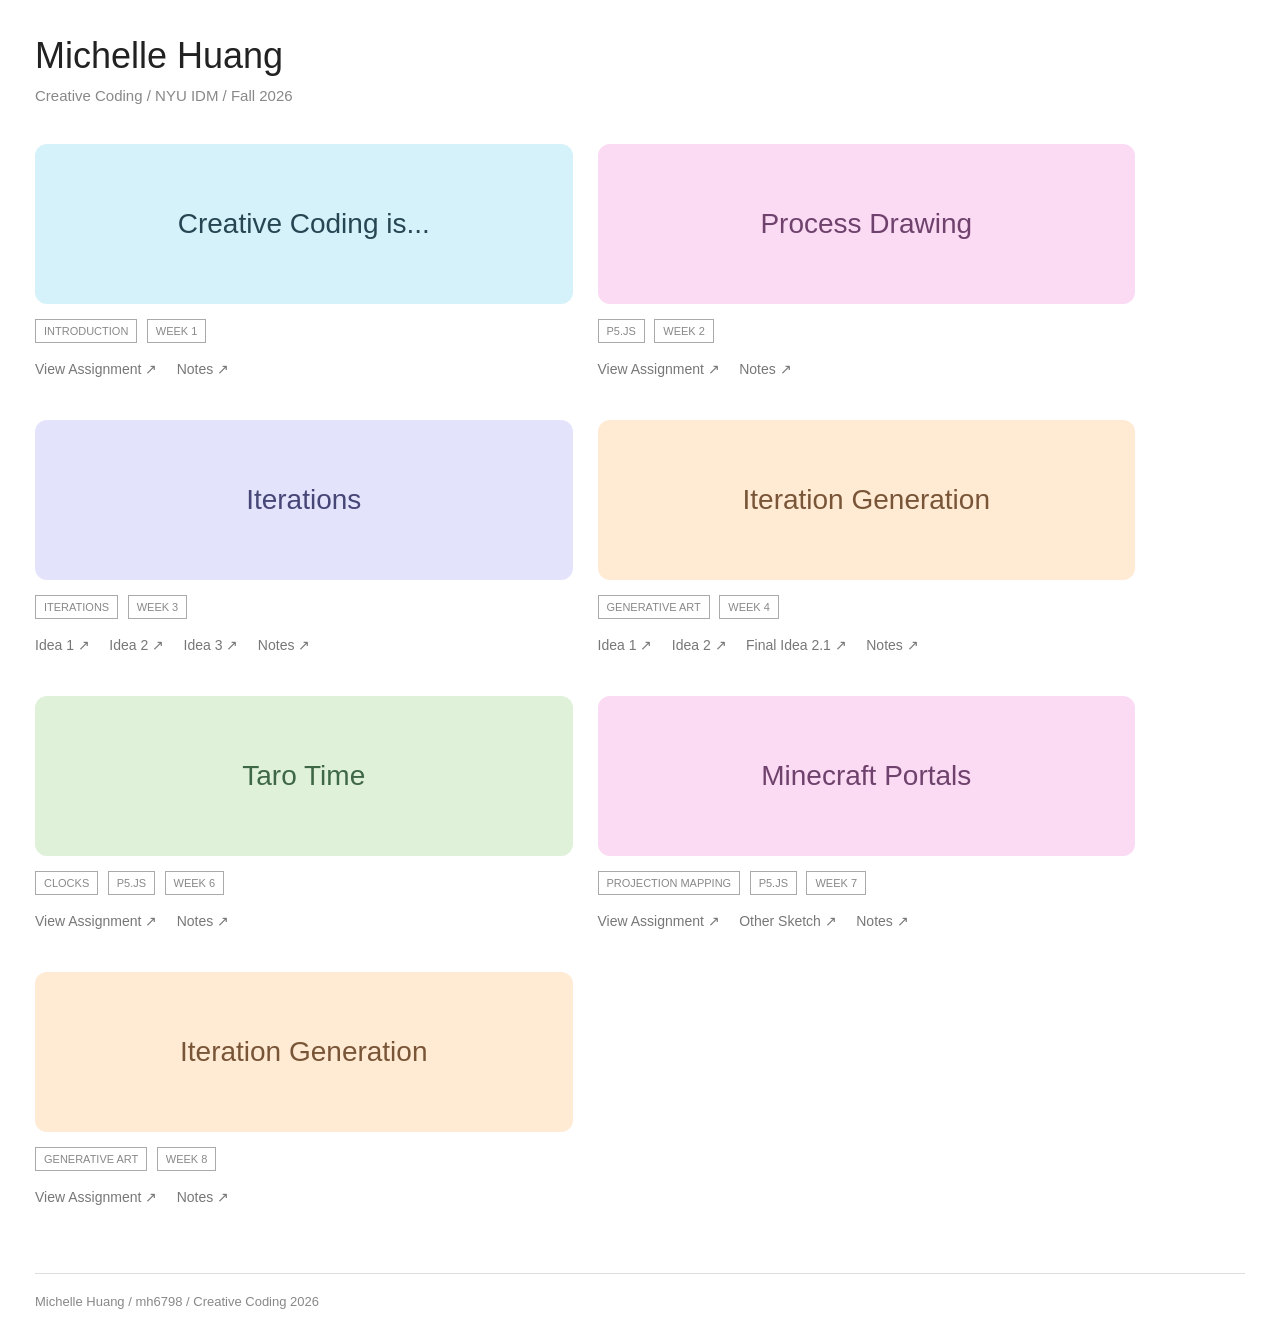
==== index.html @ a0127174 "class notes" ====
<!DOCTYPE html>
<html lang="en">

<head>
    <meta charset="UTF-8">
    <meta name="viewport" content="width=device-width, initial-scale=1.0">
    <meta name="robots" content="noindex">

    <title>Michelle Huang - Creative Coding</title>

    <style>
        /* general */
        * {
            box-sizing: border-box;
        }

        body {
            margin: 0;
            padding: 35px;
            background-color: white;
            color: #222222;
            font-family: Arial, sans-serif;
        }

        /* header */
        header {
            margin-bottom: 40px;
        }

        h1 {
            font-size: 36px;
            font-weight: normal;
            margin: 0 0 10px;
        }

        header p {
            font-size: 15px;
            color: #888888;
            margin: 0;
        }

        /* project layout */
        .projects {
            display: grid;
            grid-template-columns: 1fr 1fr;
            gap: 35px 25px;
            max-width: 1100px;
        }

        /* clickable project boxes */
        .preview {
            height: 160px;
            border-radius: 12px;
            display: flex;
            align-items: center;
            justify-content: center;
            text-align: center;
            padding: 20px;
            margin-bottom: 15px;
            text-decoration: none;
        }

        .preview h2 {
            font-size: 28px;
            font-weight: normal;
            margin: 0;
        }

        .preview:hover {
            opacity: 0.8;
        }

        /* project colors */
        .blue {
            background-color: #d5f2fa;
            color: #264653;
        }

        .pink {
            background-color: #fbdaf3;
            color: #6e426c;
        }

        .purple {
            background-color: #e4e3fc;
            color: #464777;
        }

        .peach {
            background-color: #ffead4;
            color: #795537;
        }

        .green {
            background-color: #e0f1da;
            color: #3e6745;
        }

        /* project tags */
        .tags {
            margin-bottom: 12px;
        }

        .tag {
            display: inline-block;
            border: 1px solid #aaaaaa;
            color: #888888;
            padding: 5px 8px;
            font-size: 11px;
            margin-right: 5px;
            margin-bottom: 5px;
        }

        /* assignment and notes links */
        .links a {
            display: inline-block;
            color: #777777;
            font-size: 14px;
            text-decoration: none;
            margin-right: 15px;
            margin-bottom: 8px;
        }

        .links a:hover {
            color: #222222;
            text-decoration: underline;
        }

        /* footer */
        footer {
            margin-top: 60px;
            padding-top: 20px;
            border-top: 1px solid #dddddd;
            color: #888888;
            font-size: 13px;
        }

        /* smaller screens */
        @media (max-width: 700px) {
            body {
                padding: 20px;
            }

            .projects {
                grid-template-columns: 1fr;
                gap: 30px;
            }

            .preview {
                height: 140px;
            }

            .preview h2 {
                font-size: 25px;
            }

            h1 {
                font-size: 30px;
            }
        }
    </style>
</head>

<body>

    <!-- header -->
    <header>
        <h1>Michelle Huang</h1>
        <p>Creative Coding / NYU IDM / Fall 2026</p>
    </header>

    <!-- assignments -->
    <main class="projects">

        <!-- assignment 1 -->
        <div class="project">

            <a href="./week1/index.html" class="preview blue">
                <h2>Creative Coding is...</h2>
            </a>

            <div class="tags">
                <span class="tag">INTRODUCTION</span>
                <span class="tag">WEEK 1</span>
            </div>

            <div class="links">
                <a href="./week1/index.html">View Assignment ↗</a>
                <a href="./week1/README.html">Notes ↗</a>
            </div>

        </div>

        <!-- assignment 2 -->
        <div class="project">

            <a href="./week2/index.html" class="preview pink">
                <h2>Process Drawing</h2>
            </a>

            <div class="tags">
                <span class="tag">P5.JS</span>
                <span class="tag">WEEK 2</span>
            </div>

            <div class="links">
                <a href="./week2/index.html">View Assignment ↗</a>
                <a href="./week2/README.html">Notes ↗</a>
            </div>

        </div>

        <!-- assignment 3 -->
        <div class="project">

            <a href="./week3/index1.html" class="preview purple">
                <h2>Iterations</h2>
            </a>

            <div class="tags">
                <span class="tag">ITERATIONS</span>
                <span class="tag">WEEK 3</span>
            </div>

            <div class="links">
                <a href="./week3/index1.html">Idea 1 ↗</a>
                <a href="./week3/index2.html">Idea 2 ↗</a>
                <a href="./week3/index3.html">Idea 3 ↗</a>
                <a href="./week3/README.html">Notes ↗</a>
            </div>

        </div>

        <!-- assignment 4 -->
        <div class="project">

            <a href="./week4.1/index3.html" class="preview peach">
                <h2>Iteration Generation</h2>
            </a>

            <div class="tags">
                <span class="tag">GENERATIVE ART</span>
                <span class="tag">WEEK 4</span>
            </div>

            <div class="links">
                <a href="./week4.1/index1.html">Idea 1 ↗</a>
                <a href="./week4.1/index2.html">Idea 2 ↗</a>
                <a href="./week4.1/index3.html">Final Idea 2.1 ↗</a>
                <a href="./week4.1/README.html">Notes ↗</a>
            </div>

        </div>

        <!-- assignment 5 -->
        <div class="project">

            <a href="./week6/index.html" class="preview green">
                <h2>Taro Time</h2>
            </a>

            <div class="tags">
                <span class="tag">CLOCKS</span>
                <span class="tag">P5.JS</span>
                <span class="tag">WEEK 6</span>
            </div>

            <div class="links">
                <a href="./week6/index.html">View Assignment ↗</a>
                <a href="./week6/README.html">Notes ↗</a>
            </div>

        </div>

        <!-- assignment 7 -->
        <div class="project">

            <a href="./week7/index.html" class="preview pink">
                <h2>Minecraft Portals</h2>
            </a>

            <div class="tags">
                <span class="tag">PROJECTION MAPPING</span>
                <span class="tag">P5.JS</span>
                <span class="tag">WEEK 7</span>
            </div>

            <div class="links">
                <a href="./week7/index.html">View Assignment ↗</a>
                <a href="./week7.1/index.html">Other Sketch ↗</a>
                <a href="./week7/README.md">Notes ↗</a>
            </div>

        </div>

        <!-- assignment 4 -->
        <div class="project">

            <a href="./week8/index.html" class="preview peach">
                <h2>Iteration Generation</h2>
            </a>

            <div class="tags">
                <span class="tag">GENERATIVE ART</span>
                <span class="tag">WEEK 8</span>
            </div>

            <div class="links">
                <a href="./week8/index.html">View Assignment ↗</a>
                <a href="./week8/README.html">Notes ↗</a>
            </div>

    </main>

    <!-- footer -->
    <footer>
        Michelle Huang / mh6798 / Creative Coding 2026
    </footer>

</body>
</html>
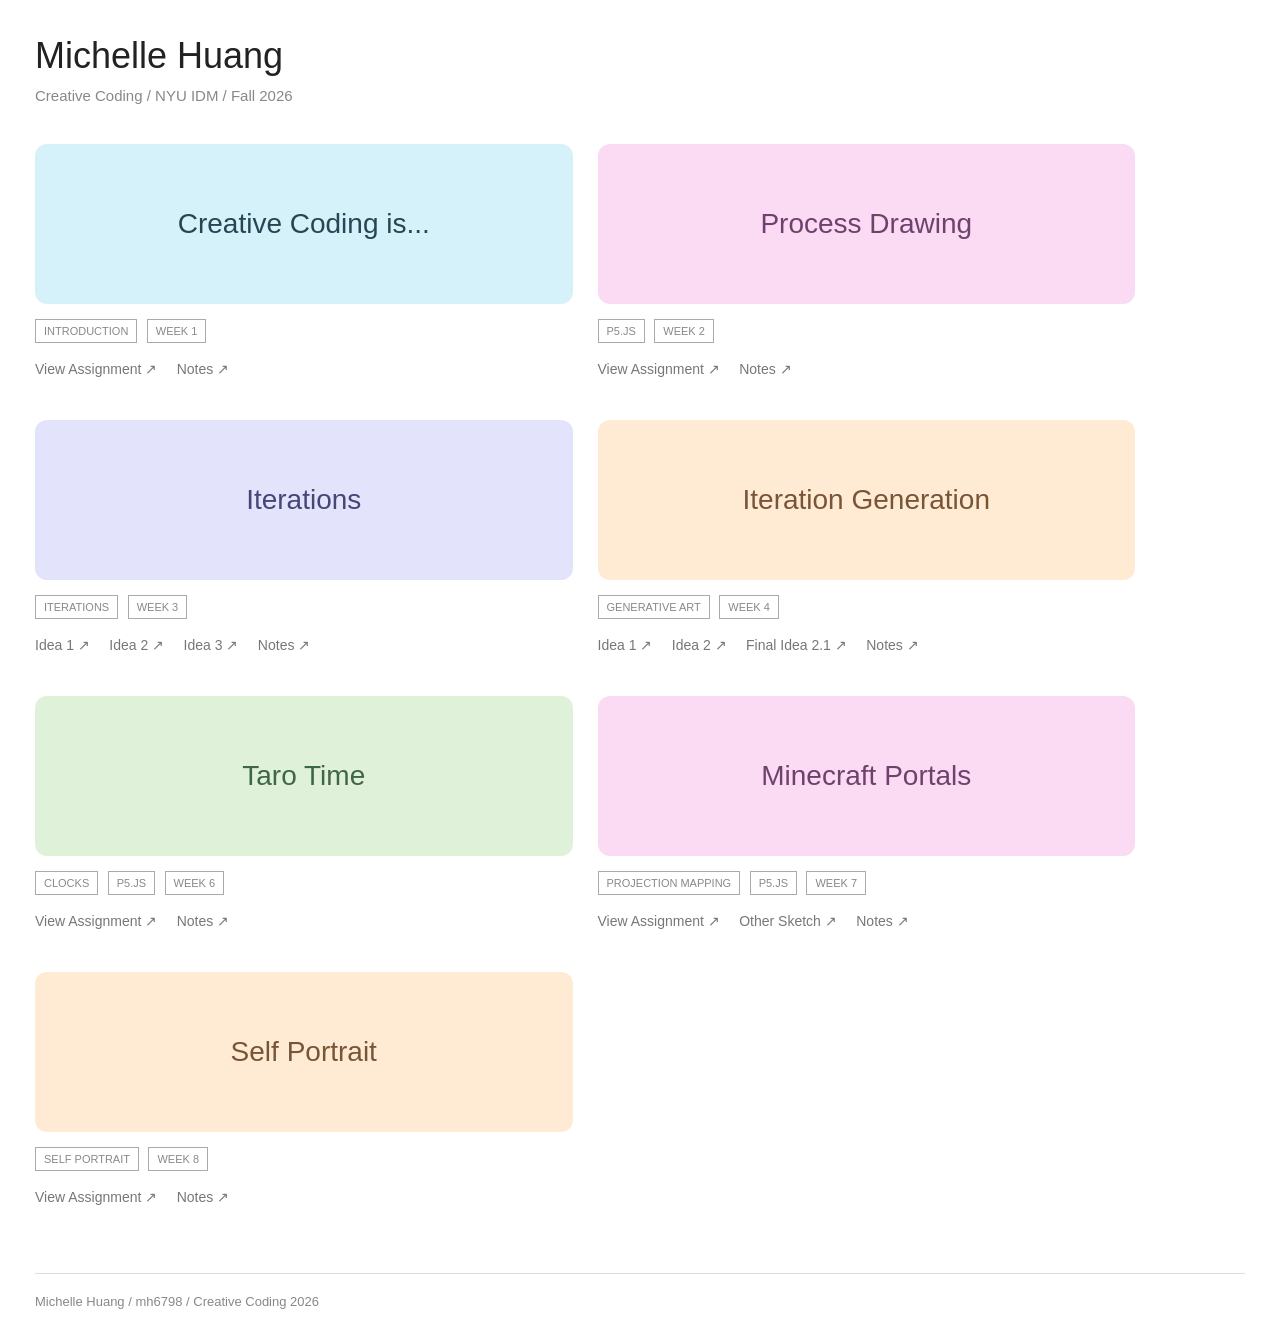
==== commit ebd19271: "Update index.html" ====
--- a/index.html
+++ b/index.html
@@ -294,15 +294,15 @@
 
         </div>
 
-        <!-- assignment 4 -->
+        <!-- assignment 8 -->
         <div class="project">
 
             <a href="./week8/index.html" class="preview peach">
-                <h2>Iteration Generation</h2>
-            </a>
-
-            <div class="tags">
-                <span class="tag">GENERATIVE ART</span>
+                <h2>Self Portrait</h2>
+            </a>
+
+            <div class="tags">
+                <span class="tag">SELF PORTRAIT</span>
                 <span class="tag">WEEK 8</span>
             </div>
 
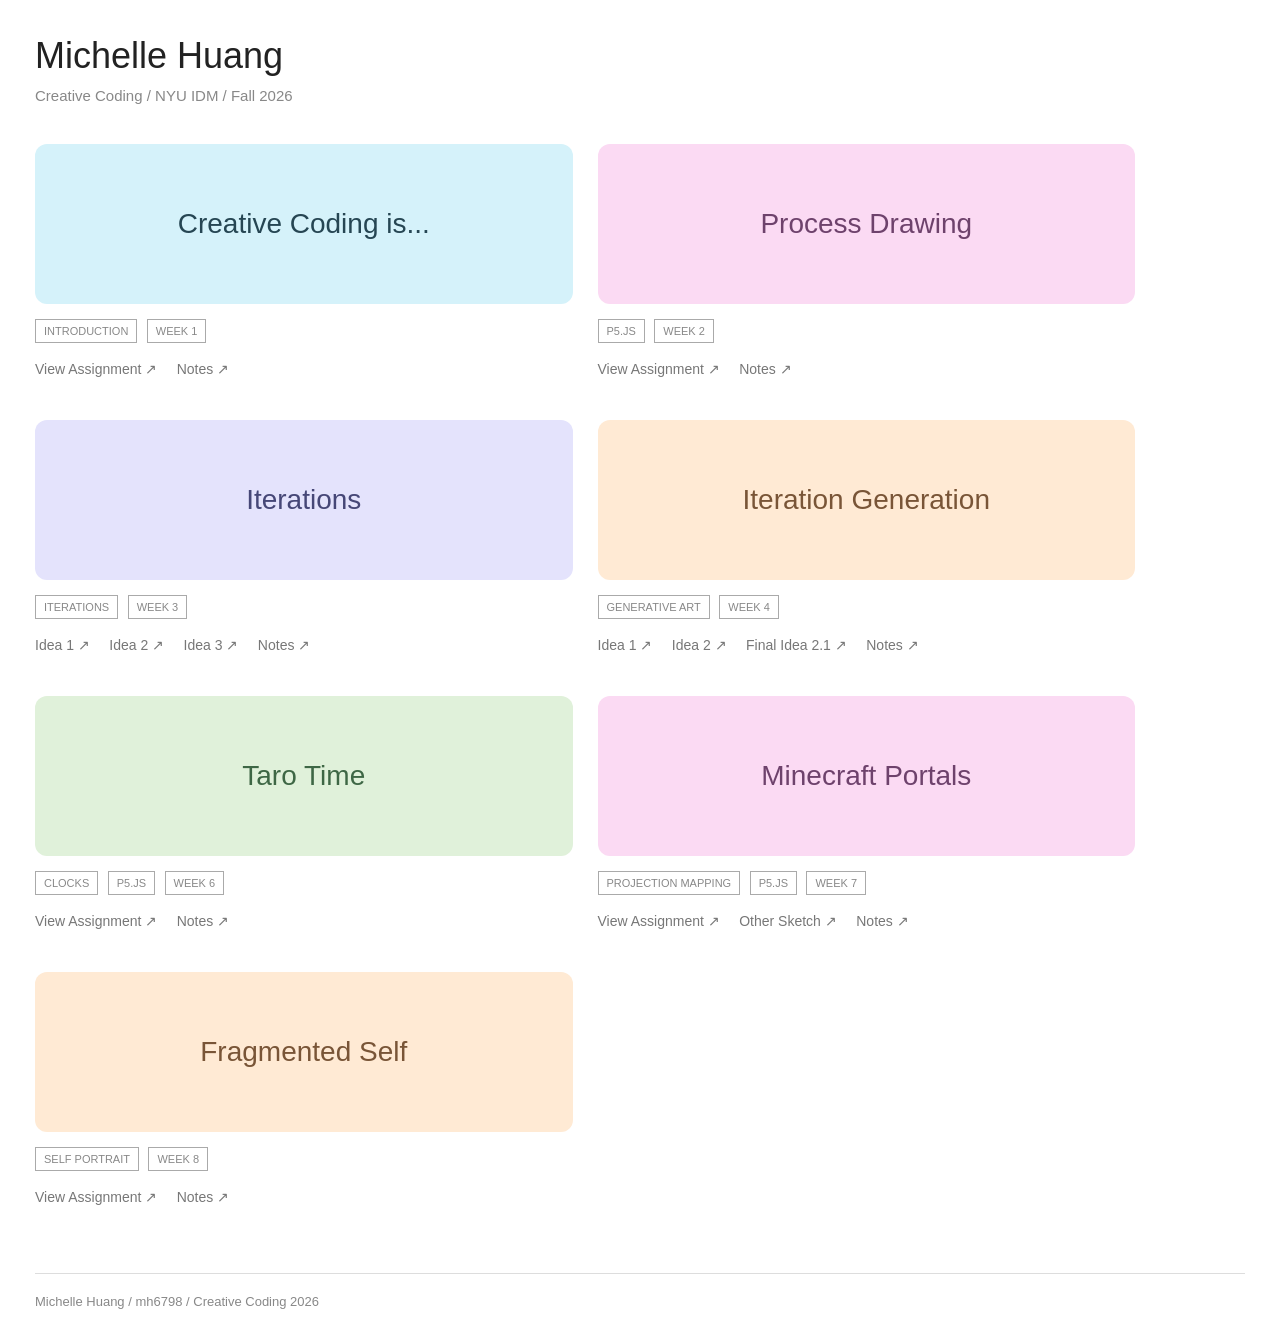
==== commit 54b27530: "week 8" ====
--- a/index.html
+++ b/index.html
@@ -298,7 +298,7 @@
         <div class="project">
 
             <a href="./week8/index.html" class="preview peach">
-                <h2>Self Portrait</h2>
+                <h2>Fragmented Self</h2>
             </a>
 
             <div class="tags">
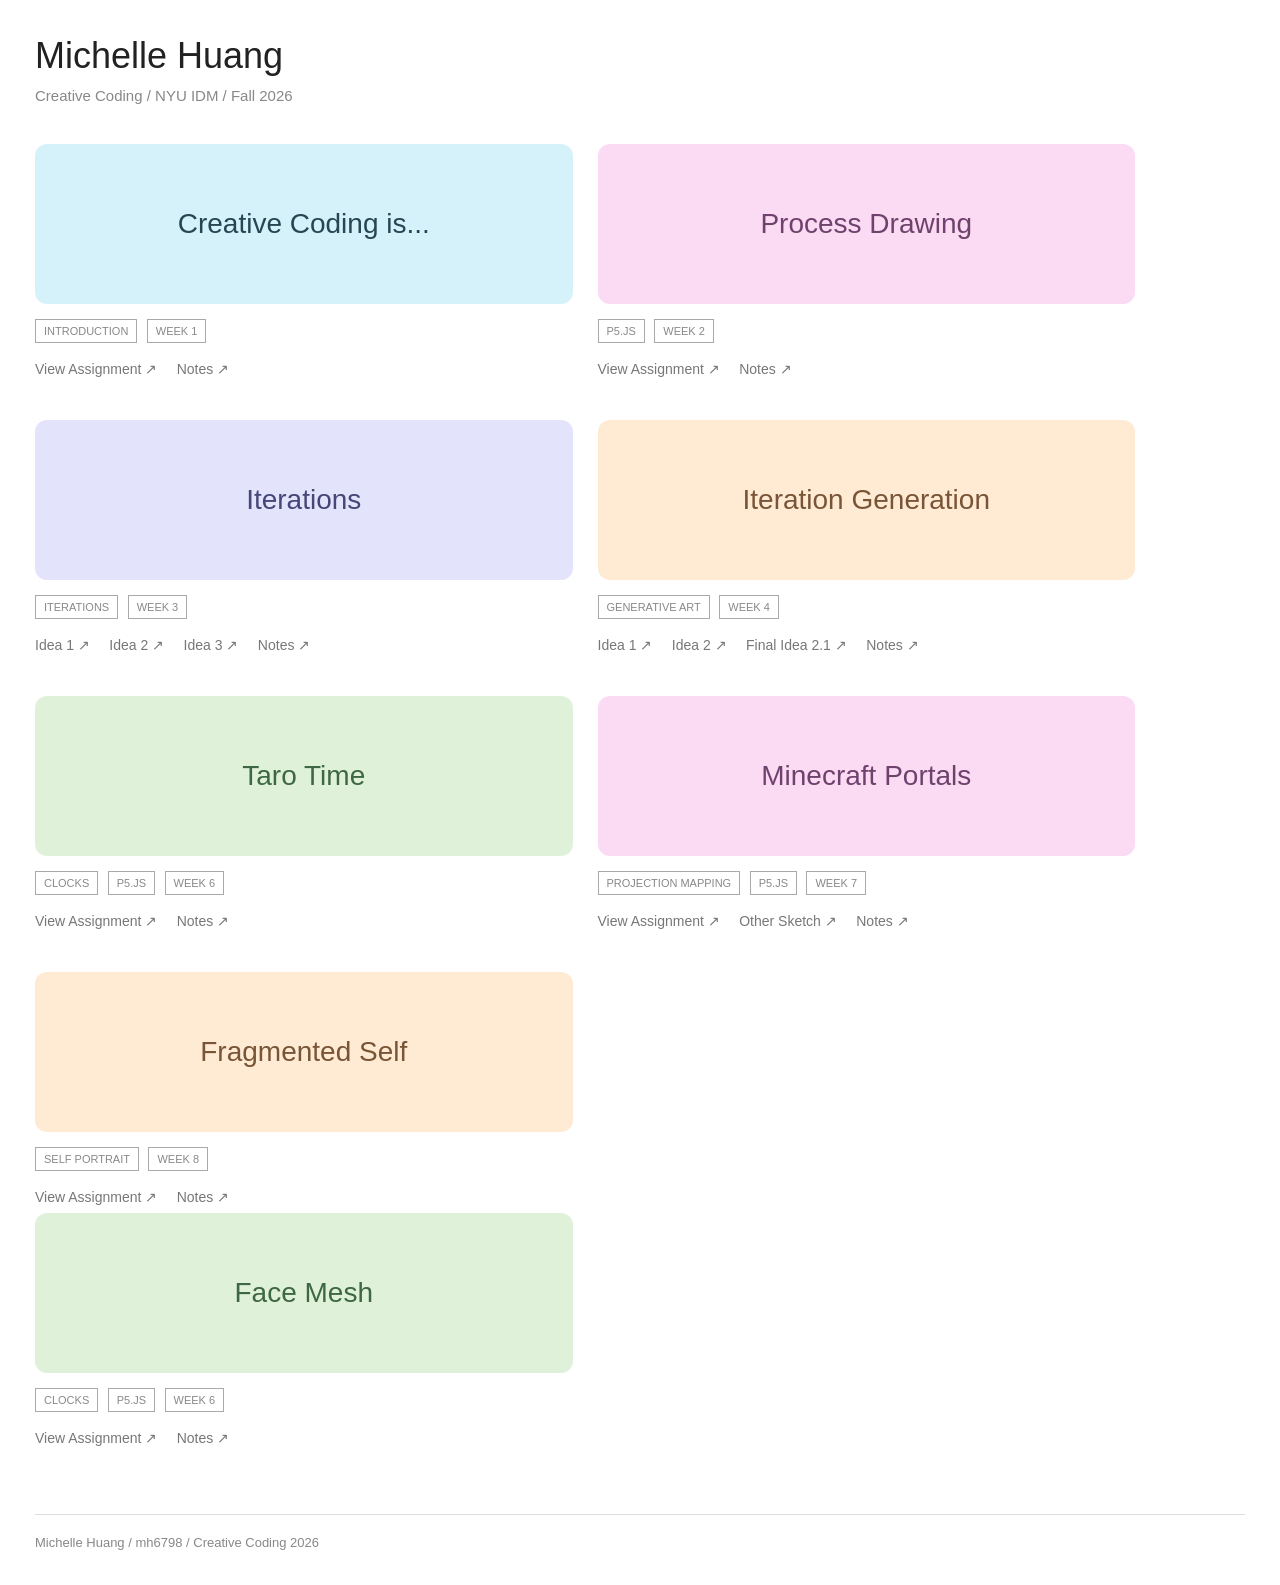
==== commit 20ba2dc3: "week9" ====
--- a/index.html
+++ b/index.html
@@ -311,6 +311,26 @@
                 <a href="./week8/README.html">Notes ↗</a>
             </div>
 
+            <!-- assignment 9 -->
+        <div class="project">
+
+            <a href="./week9/index.html" class="preview green">
+                <h2>Face Mesh</h2>
+            </a>
+
+            <div class="tags">
+                <span class="tag">CLOCKS</span>
+                <span class="tag">P5.JS</span>
+                <span class="tag">WEEK 6</span>
+            </div>
+
+            <div class="links">
+                <a href="./week9/index.html">View Assignment ↗</a>
+                <a href="./week9/README.html">Notes ↗</a>
+            </div>
+
+        </div>
+
     </main>
 
     <!-- footer -->
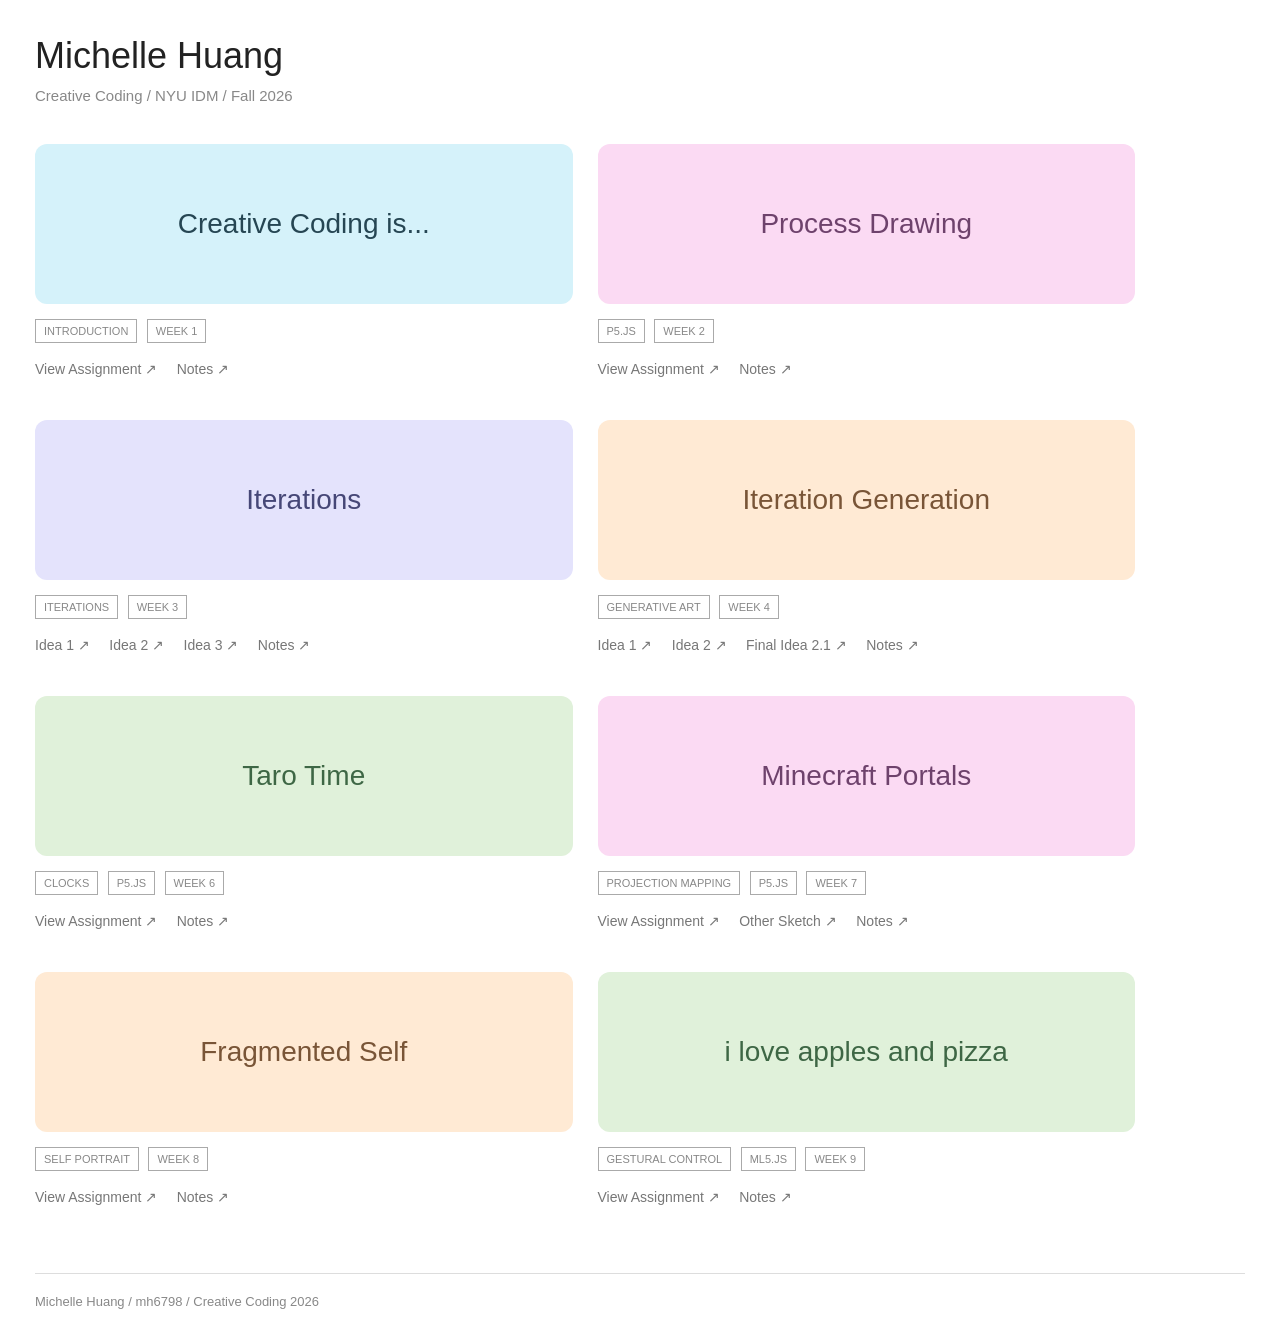
==== commit 22f63bd7: "week9" ====
--- a/index.html
+++ b/index.html
@@ -311,17 +311,19 @@
                 <a href="./week8/README.html">Notes ↗</a>
             </div>
 
-            <!-- assignment 9 -->
+        </div>
+
+        <!-- assignment 9 -->
         <div class="project">
 
             <a href="./week9/index.html" class="preview green">
-                <h2>Face Mesh</h2>
-            </a>
-
-            <div class="tags">
-                <span class="tag">CLOCKS</span>
-                <span class="tag">P5.JS</span>
-                <span class="tag">WEEK 6</span>
+                <h2>i love apples and pizza</h2>
+            </a>
+
+            <div class="tags">
+                <span class="tag">GESTURAL CONTROL</span>
+                <span class="tag">ML5.JS</span>
+                <span class="tag">WEEK 9</span>
             </div>
 
             <div class="links">
@@ -339,4 +341,4 @@
     </footer>
 
 </body>
-</html>
+</html>
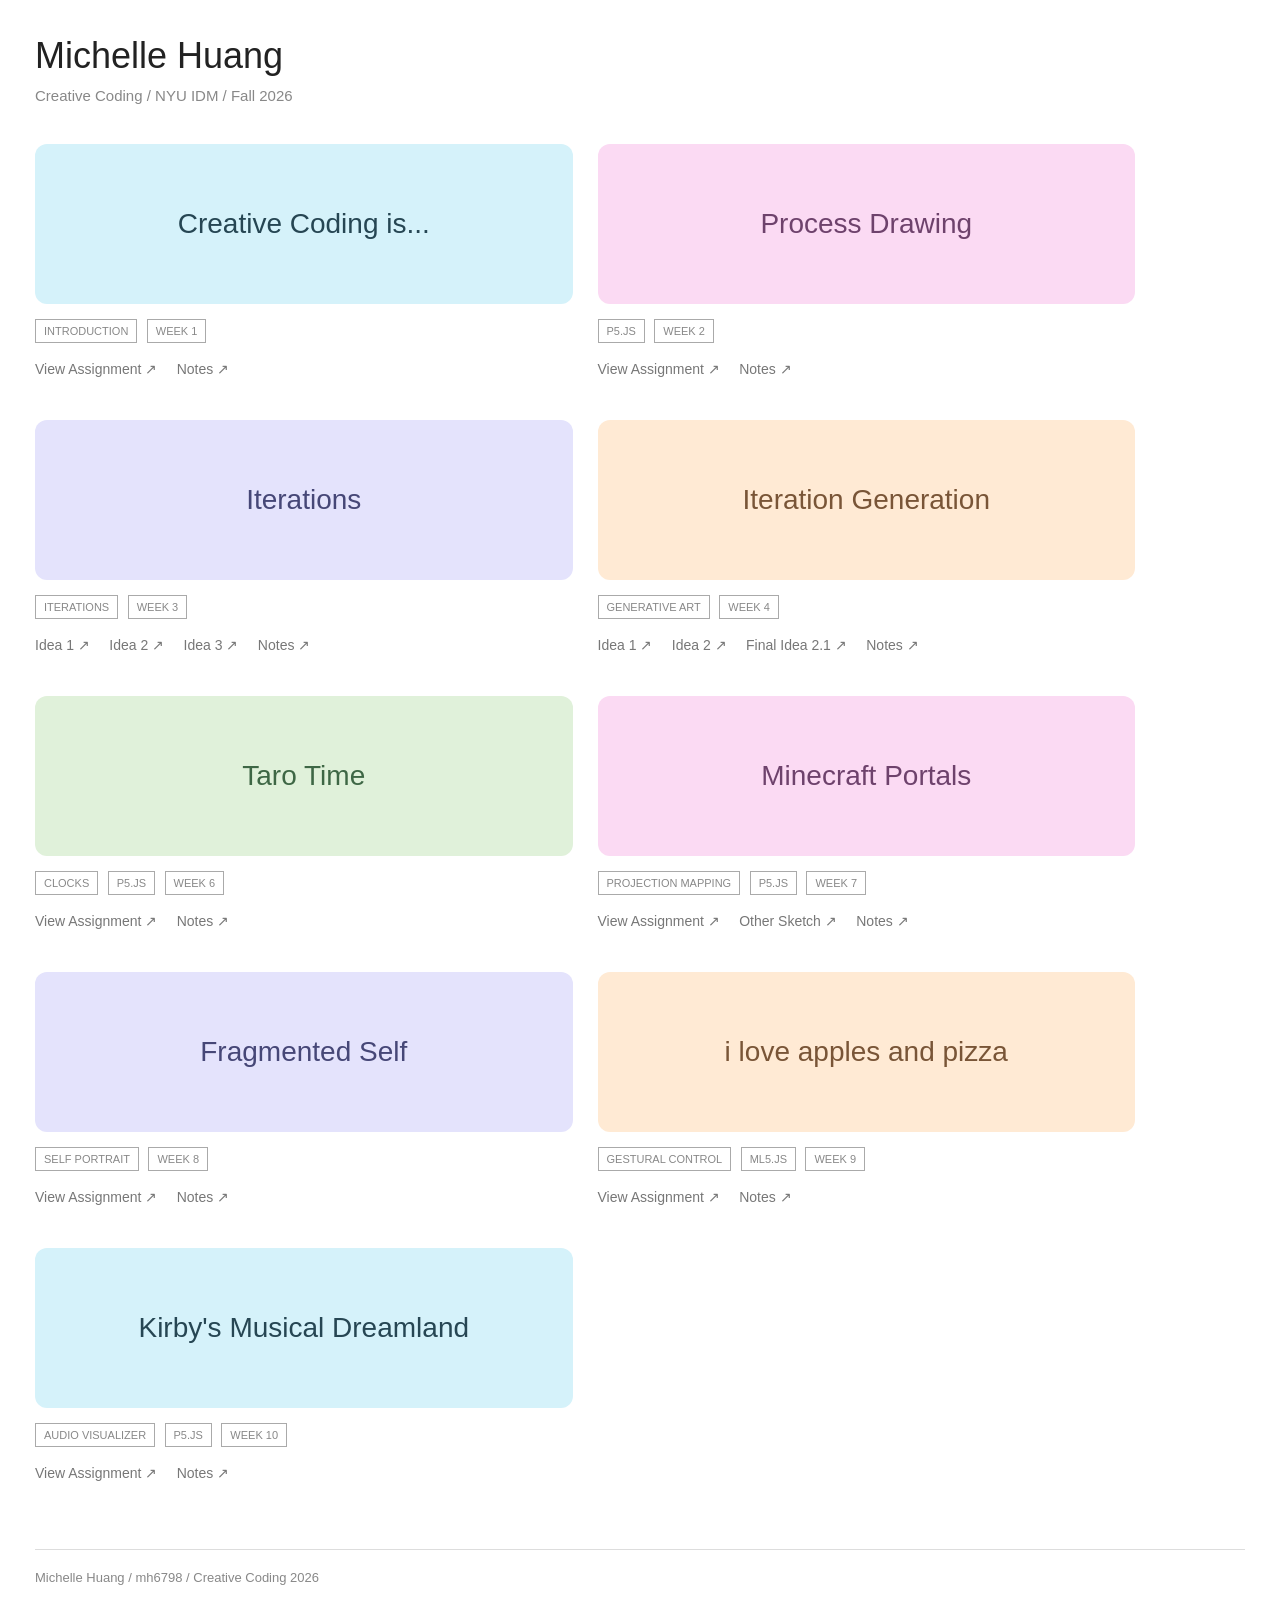
==== commit cb3dd5e2: "assignment 10 final draft" ====
--- a/index.html
+++ b/index.html
@@ -297,7 +297,7 @@
         <!-- assignment 8 -->
         <div class="project">
 
-            <a href="./week8/index.html" class="preview peach">
+            <a href="./week8/index.html" class="preview purple">
                 <h2>Fragmented Self</h2>
             </a>
 
@@ -316,7 +316,7 @@
         <!-- assignment 9 -->
         <div class="project">
 
-            <a href="./week9/index.html" class="preview green">
+            <a href="./week9/index.html" class="preview peach">
                 <h2>i love apples and pizza</h2>
             </a>
 
@@ -329,6 +329,26 @@
             <div class="links">
                 <a href="./week9/index.html">View Assignment ↗</a>
                 <a href="./week9/README.html">Notes ↗</a>
+            </div>
+
+        </div>
+
+        <!-- assignment 10 -->
+        <div class="project">
+
+            <a href="./week10/index.html" class="preview blue">
+                <h2>Kirby's Musical Dreamland</h2>
+            </a>
+
+            <div class="tags">
+                <span class="tag">AUDIO VISUALIZER</span>
+                <span class="tag">P5.JS</span>
+                <span class="tag">WEEK 10</span>
+            </div>
+
+            <div class="links">
+                <a href="./week10/index.html">View Assignment ↗</a>
+                <a href="./week10/README.html">Notes ↗</a>
             </div>
 
         </div>
@@ -341,4 +361,4 @@
     </footer>
 
 </body>
-</html>+</html>
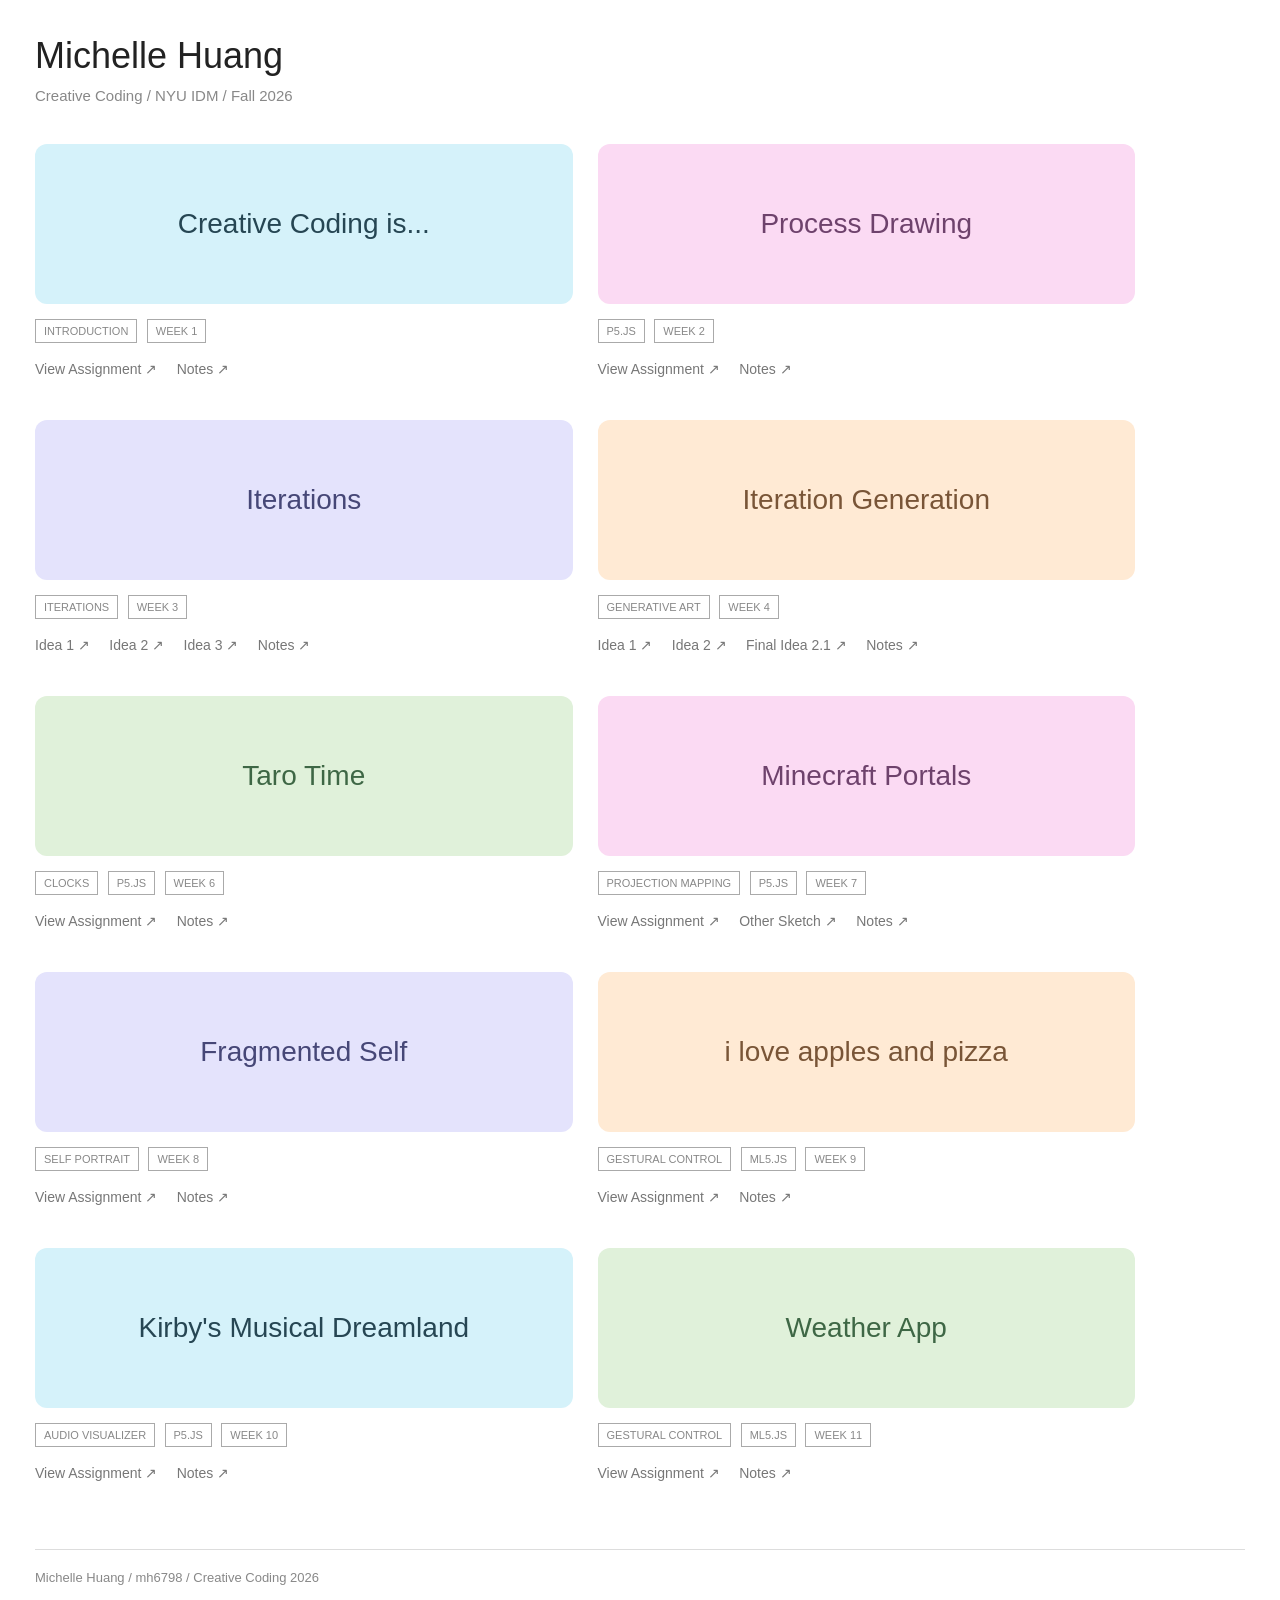
==== commit d597e1cc: "week11" ====
--- a/index.html
+++ b/index.html
@@ -353,6 +353,26 @@
 
         </div>
 
+            <!-- assignment 11 -->
+        <div class="project">
+
+            <a href="./week11/index.html" class="preview green">
+                <h2>Weather App</h2>
+            </a>
+
+            <div class="tags">
+                <span class="tag">GESTURAL CONTROL</span>
+                <span class="tag">ML5.JS</span>
+                <span class="tag">WEEK 11</span>
+            </div>
+
+            <div class="links">
+                <a href="./week11/index.html">View Assignment ↗</a>
+                <a href="./week11/README.html">Notes ↗</a>
+            </div>
+
+        </div>
+
     </main>
 
     <!-- footer -->
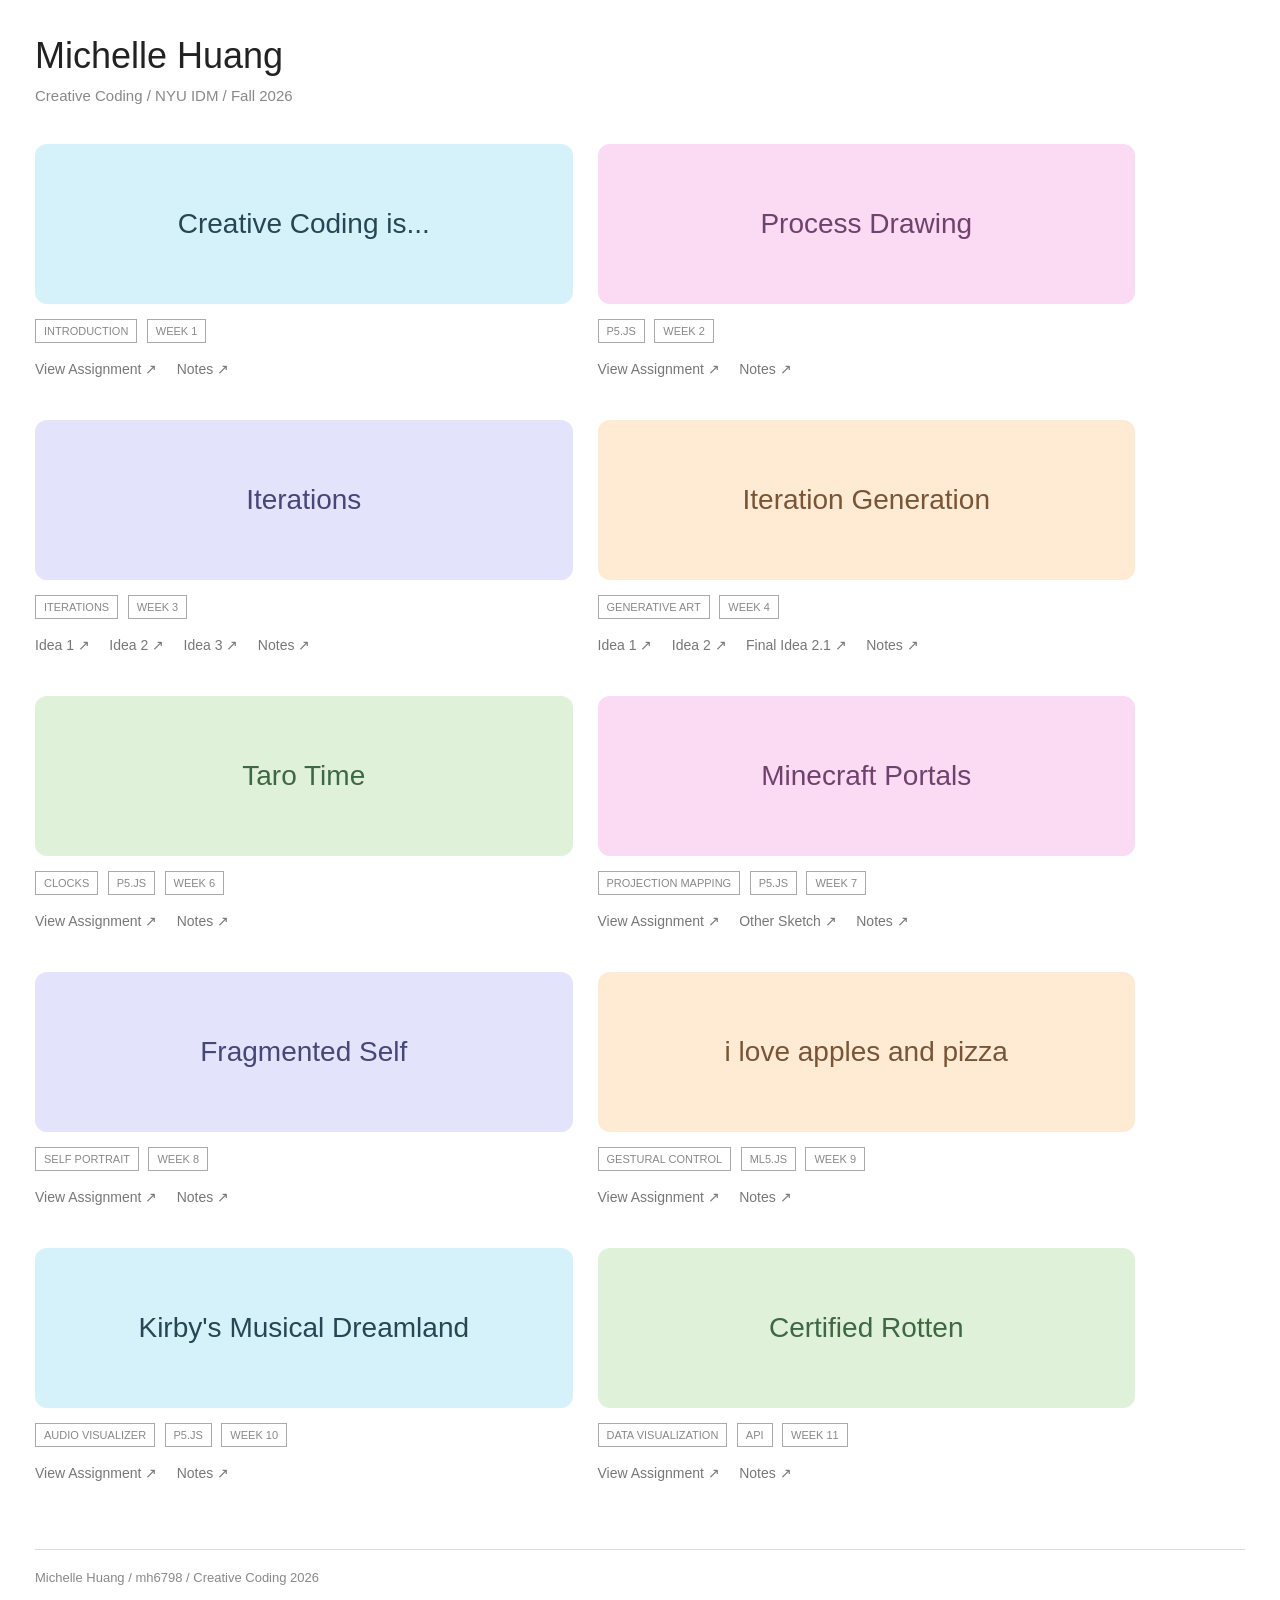
==== commit 787abd81: "week 11" ====
--- a/index.html
+++ b/index.html
@@ -1,4 +1,3 @@
-
 <!DOCTYPE html>
 <html lang="en">
 
@@ -353,16 +352,16 @@
 
         </div>
 
-            <!-- assignment 11 -->
+        <!-- assignment 11 -->
         <div class="project">
 
             <a href="./week11/index.html" class="preview green">
-                <h2>Weather App</h2>
-            </a>
-
-            <div class="tags">
-                <span class="tag">GESTURAL CONTROL</span>
-                <span class="tag">ML5.JS</span>
+                <h2>Certified Rotten</h2>
+            </a>
+
+            <div class="tags">
+                <span class="tag">DATA VISUALIZATION</span>
+                <span class="tag">API</span>
                 <span class="tag">WEEK 11</span>
             </div>
 
@@ -381,4 +380,4 @@
     </footer>
 
 </body>
-</html>
+</html>
